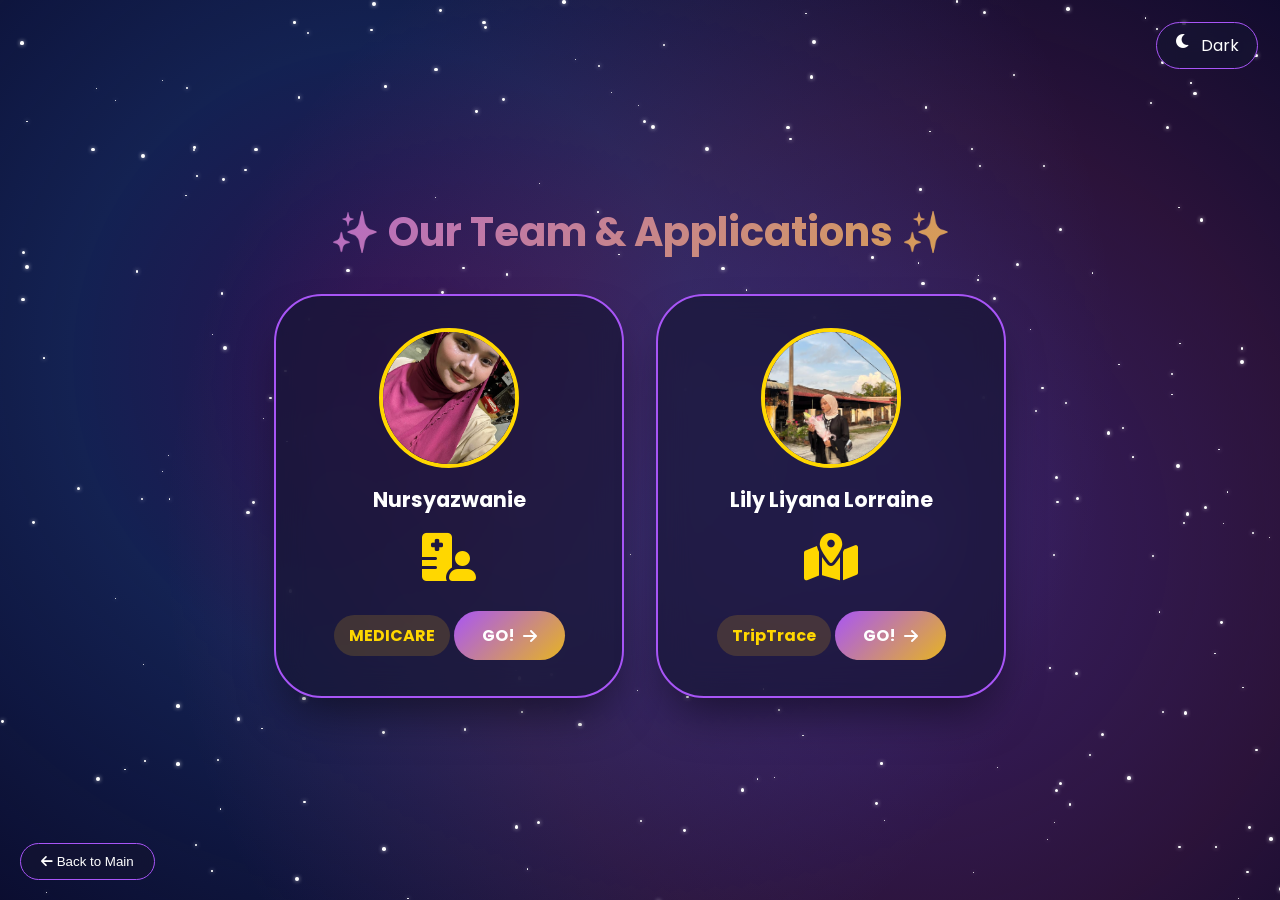
==== nextpage.html @ 446db05e "Add files via upload" ====
<!DOCTYPE html>
<html lang="en">
<head>
    <meta charset="UTF-8">
    <meta name="viewport" content="width=device-width, initial-scale=1.0, user-scalable=yes">
    <title>Project Team | Our Applications</title>
    <link rel="stylesheet" href="nextpage.css">
    <link href="https://fonts.googleapis.com/css2?family=Poppins:wght@400;500;600;700;800&display=swap" rel="stylesheet">
    <link rel="stylesheet" href="https://cdnjs.cloudflare.com/ajax/libs/font-awesome/6.0.0-beta3/css/all.min.css">
</head>
<body class="dark">
    
    <!-- DARK MODE BACKGROUND -->
    <div class="animated-bg-dark" id="darkBg">
        <div class="nebula"></div>
        <div class="nebula2"></div>
        <div class="stars-container" id="starfield"></div>
        <div id="shootingStarsContainer"></div>
    </div>

    <!-- LIGHT MODE BACKGROUND -->
    <div class="golden-sprinkle" id="goldenSprinkle" style="display: none;"></div>
    <div class="golden-sparkle" id="goldenSparkle" style="display: none;"></div>

    <!-- Audio -->
    <audio id="pianoAudio" preload="auto" loop>
        <source src="piano.mp3" type="audio/mpeg">
        <source src="piano.wav" type="audio/wav">
    </audio>

    <div class="container">
        <h1>✨ Our Team & Applications ✨</h1>
        
        <div class="team-grid">
            <!-- Card 1: MEDICARE -->
            <div class="team-card">
                <div class="profile-img-wrapper" id="clickWanie">
                    <img src="waniee.jpeg" alt="Nursyazwanie" class="profile-img">
                    <div class="img-overlay">
                        <i class="fas fa-eye"></i> View App
                    </div>
                </div>
                <h3>Nursyazwanie</h3>
                <div class="app-logo">
                    <i class="fas fa-hospital-user"></i>
                </div>
                <div class="app-name">MEDICARE</div>
                <button class="go-btn" data-page="medicare.html">
                    GO! <i class="fas fa-arrow-right"></i>
                </button>
            </div>

            <!-- Card 2: TripTrace -->
            <div class="team-card">
                <div class="profile-img-wrapper" id="clickLily">
                    <img src="lily.jpeg" alt="Lily Liyana Lorraine" class="profile-img">
                    <div class="img-overlay">
                        <i class="fas fa-eye"></i> View App
                    </div>
                </div>
                <h3>Lily Liyana Lorraine</h3>
                <div class="app-logo">
                    <i class="fas fa-map-marked-alt"></i>
                </div>
                <div class="app-name">TripTrace</div>
                <button class="go-btn" data-page="triptrace.html">
                    GO! <i class="fas fa-arrow-right"></i>
                </button>
            </div>
        </div>
    </div>

    <!-- Back Button -->
    <button class="back-btn" id="backBtn">
        <i class="fas fa-arrow-left"></i> Back to Main
    </button>

    <!-- Theme Toggle -->
    <div class="theme-switch" id="themeToggle">
        <i class="fas fa-sun" id="sunIcon"></i>
        <i class="fas fa-moon" id="moonIcon" style="display: none;"></i>
        <span id="themeText">Dark</span>
    </div>

    <!-- MODAL POPUP -->
    <div id="appModal" class="modal">
        <div class="modal-content">
            <div class="modal-logo">
                <img src="ubat.png" alt="App Logo" id="modalLogoImg">
            </div>
            <h2 id="modalAppName">MEDICARE</h2>
            <p id="modalCreator">created by NURSYAZWANIE</p>
            <button class="modal-close-btn" id="closeModalBtn">Close</button>
        </div>
    </div>

    <script src="nextpage.js"></script>
</body>
</html>
---- nextpage.css ----
* {
    margin: 0;
    padding: 0;
    box-sizing: border-box;
}

body {
    font-family: 'Poppins', 'Segoe UI', system-ui, sans-serif;
    min-height: 100vh;
    display: flex;
    justify-content: center;
    align-items: center;
    padding: 20px;
    position: relative;
    overflow-x: hidden;
    transition: background 0.3s ease;
}

/* DARK MODE */
body.dark {
    background: #0a0a2a;
    color: #f0f0f0;
}

.animated-bg-dark {
    position: fixed;
    top: 0;
    left: 0;
    width: 100%;
    height: 100%;
    z-index: -2;
    overflow: hidden;
}

body.dark .nebula {
    position: absolute;
    width: 100%;
    height: 100%;
    background: radial-gradient(circle at 30% 40%, rgba(88, 28, 135, 0.4) 0%, rgba(59, 130, 246, 0.2) 30%, rgba(0, 0, 0, 0) 70%);
    animation: nebulaDrift 20s ease-in-out infinite alternate;
}

body.dark .nebula2 {
    position: absolute;
    width: 100%;
    height: 100%;
    background: radial-gradient(circle at 70% 60%, rgba(168, 85, 247, 0.3) 0%, rgba(236, 72, 153, 0.15) 40%, rgba(0, 0, 0, 0) 70%);
    animation: nebulaDrift2 25s ease-in-out infinite alternate;
}

@keyframes nebulaDrift {
    0% { transform: scale(1) translate(0%, 0%); opacity: 0.6; }
    100% { transform: scale(1.3) translate(5%, 5%); opacity: 1; }
}

@keyframes nebulaDrift2 {
    0% { transform: scale(1) translate(0%, 0%); opacity: 0.4; }
    100% { transform: scale(1.4) translate(-5%, -3%); opacity: 0.8; }
}

.stars-container {
    position: absolute;
    width: 100%;
    height: 100%;
}

.star {
    position: absolute;
    background-color: white;
    border-radius: 50%;
    animation: twinkle 3s infinite ease-in-out;
    box-shadow: 0 0 4px rgba(255,255,255,0.8);
}

@keyframes twinkle {
    0%, 100% { opacity: 0.2; transform: scale(1); }
    50% { opacity: 1; transform: scale(1.3); }
}

.shooting-star {
    position: absolute;
    width: 2px;
    height: 2px;
    background: white;
    border-radius: 50%;
    box-shadow: 0 0 6px white;
    animation: shoot 8s linear infinite;
    opacity: 0;
}

@keyframes shoot {
    0% {
        transform: translateX(-100px) translateY(-100px) rotate(45deg);
        opacity: 0;
    }
    10% { opacity: 1; }
    20% {
        transform: translateX(calc(100vw + 100px)) translateY(calc(100vh + 100px)) rotate(45deg);
        opacity: 0;
    }
    100% {
        transform: translateX(calc(100vw + 100px)) translateY(calc(100vh + 100px)) rotate(45deg);
        opacity: 0;
    }
}

/* LIGHT MODE */
body.light {
    background: linear-gradient(135deg, #fffaf0 0%, #fff5e6 50%, #fffaf0 100%);
    color: #4a3728;
}

.golden-sprinkle {
    position: fixed;
    top: 0;
    left: 0;
    width: 100%;
    height: 100%;
    pointer-events: none;
    z-index: -1;
    overflow: hidden;
}

.sprinkle {
    position: absolute;
    background: radial-gradient(circle, #ffd700 0%, #ffb347 50%, rgba(255, 215, 0, 0) 80%);
    border-radius: 50%;
    animation: sprinkleFall 6s infinite ease-in-out;
}

@keyframes sprinkleFall {
    0% { transform: translateY(-20px) rotate(0deg); opacity: 0; }
    10% { opacity: 0.9; }
    50% { transform: translateY(50vh) rotate(180deg); opacity: 0.7; }
    90% { opacity: 0.5; }
    100% { transform: translateY(100vh) rotate(360deg); opacity: 0; }
}

.golden-sparkle {
    position: fixed;
    top: 0;
    left: 0;
    width: 100%;
    height: 100%;
    pointer-events: none;
    z-index: -1;
    overflow: hidden;
}

.sparkle {
    position: absolute;
    background: #ffd700;
    clip-path: polygon(50% 0%, 61% 35%, 98% 35%, 68% 57%, 79% 91%, 50% 70%, 21% 91%, 32% 57%, 2% 35%, 39% 35%);
    animation: sparkleGlow 3s infinite ease-in-out;
}

@keyframes sparkleGlow {
    0%, 100% { opacity: 0; transform: scale(0.5); }
    50% { opacity: 1; transform: scale(1); }
}

/* CARD STYLING */
:root {
    --card-bg-dark: rgba(20, 20, 50, 0.65);
    --card-bg-light: rgba(255, 250, 240, 0.85);
    --text-primary-dark: #ffffff;
    --text-secondary-dark: #c0c0e0;
    --text-primary-light: #4a3728;
    --text-secondary-light: #8b6946;
    --outline-color-dark: #a855f7;
    --outline-color-light: #d4a017;
}

body.dark {
    --card-bg: var(--card-bg-dark);
    --text-primary: var(--text-primary-dark);
    --text-secondary: var(--text-secondary-dark);
    --outline-color: var(--outline-color-dark);
}

body.light {
    --card-bg: var(--card-bg-light);
    --text-primary: var(--text-primary-light);
    --text-secondary: var(--text-secondary-light);
    --outline-color: var(--outline-color-light);
}

.container {
    max-width: 1200px;
    width: 100%;
    position: relative;
    z-index: 10;
}

h1 {
    text-align: center;
    font-size: 2.5rem;
    margin-bottom: 2rem;
    background: linear-gradient(135deg, var(--outline-color), #e6b422);
    background-clip: text;
    -webkit-background-clip: text;
    color: transparent;
}

.team-grid {
    display: flex;
    flex-wrap: wrap;
    justify-content: center;
    gap: 2rem;
}

.team-card {
    flex: 1;
    min-width: 280px;
    max-width: 350px;
    background: var(--card-bg);
    backdrop-filter: blur(16px);
    border-radius: 48px;
    padding: 2rem 1.5rem;
    text-align: center;
    transition: all 0.4s;
    border: 2px solid var(--outline-color);
    box-shadow: 0 25px 45px -12px rgba(0, 0, 0, 0.5);
}

.team-card:hover {
    transform: translateY(-12px);
    border-color: #ffd700;
}

.profile-img-wrapper {
    position: relative;
    width: 140px;
    height: 140px;
    margin: 0 auto 1rem;
    cursor: pointer;
}

.profile-img {
    width: 100%;
    height: 100%;
    border-radius: 50%;
    object-fit: cover;
    border: 4px solid #ffd700;
    transition: transform 0.3s;
}

.profile-img-wrapper:hover .profile-img {
    transform: scale(1.05);
}

.img-overlay {
    position: absolute;
    top: 0;
    left: 0;
    width: 100%;
    height: 100%;
    border-radius: 50%;
    background: rgba(0,0,0,0.7);
    display: flex;
    align-items: center;
    justify-content: center;
    opacity: 0;
    transition: opacity 0.3s;
    color: #ffd700;
    font-size: 0.9rem;
    gap: 5px;
}

.profile-img-wrapper:hover .img-overlay {
    opacity: 1;
}

h3 {
    color: var(--text-primary);
    font-size: 1.3rem;
    margin-bottom: 0.5rem;
}

.app-logo {
    font-size: 3rem;
    margin: 0.5rem 0;
    color: #ffd700;
}

.app-name {
    background: rgba(212, 160, 23, 0.2);
    padding: 8px 15px;
    border-radius: 50px;
    margin: 0.5rem 0;
    font-size: 1rem;
    font-weight: 700;
    color: #ffd700;
    display: inline-block;
}

.go-btn {
    background: linear-gradient(135deg, var(--outline-color), #e6b422);
    border: none;
    padding: 12px 28px;
    border-radius: 50px;
    font-weight: 700;
    font-size: 1rem;
    cursor: pointer;
    margin-top: 0.5rem;
    color: #fff;
    font-family: inherit;
    display: inline-flex;
    align-items: center;
    gap: 8px;
    transition: transform 0.3s;
}

.go-btn:hover {
    transform: scale(1.05);
}

.back-btn {
    position: fixed;
    bottom: 20px;
    left: 20px;
    background: var(--card-bg);
    backdrop-filter: blur(12px);
    padding: 10px 20px;
    border-radius: 40px;
    color: var(--text-primary);
    font-weight: 500;
    border: 1px solid var(--outline-color);
    cursor: pointer;
    z-index: 100;
    transition: all 0.3s;
}

.back-btn:hover {
    background: var(--outline-color);
    color: #fff;
}

.theme-switch {
    position: fixed;
    top: 22px;
    right: 22px;
    background: var(--card-bg);
    backdrop-filter: blur(12px);
    padding: 10px 18px;
    border-radius: 60px;
    display: flex;
    gap: 10px;
    cursor: pointer;
    border: 1px solid var(--outline-color);
    z-index: 100;
    color: var(--text-primary);
}

/* MODAL */
.modal {
    display: none;
    position: fixed;
    top: 0;
    left: 0;
    width: 100%;
    height: 100%;
    background: rgba(0, 0, 0, 0.9);
    backdrop-filter: blur(8px);
    z-index: 1000;
    justify-content: center;
    align-items: center;
}

.modal-content {
    background: var(--card-bg);
    backdrop-filter: blur(20px);
    padding: 2rem;
    border-radius: 48px;
    text-align: center;
    max-width: 350px;
    width: 85%;
    border: 2px solid #ffd700;
    animation: modalPop 0.3s ease;
}

@keyframes modalPop {
    from { transform: scale(0.7); opacity: 0; }
    to { transform: scale(1); opacity: 1; }
}

.modal-logo img {
    width: 120px;
    height: 120px;
    border-radius: 30px;
    object-fit: cover;
    border: 3px solid #ffd700;
    margin-bottom: 1rem;
}

.modal-content h2 {
    color: #ffd700;
    font-size: 1.8rem;
    margin-bottom: 0.5rem;
}

.modal-content p {
    color: var(--text-secondary);
    margin-bottom: 1.5rem;
}

.modal-close-btn {
    background: linear-gradient(135deg, #ffd700, #ffb347);
    border: none;
    padding: 10px 25px;
    border-radius: 30px;
    font-weight: 600;
    cursor: pointer;
    font-size: 1rem;
    transition: transform 0.3s;
}

.modal-close-btn:hover {
    transform: scale(1.05);
}

/* Mobile */
@media (max-width: 768px) {
    h1 { font-size: 1.8rem; }
    .profile-img-wrapper { width: 110px; height: 110px; }
    .app-logo { font-size: 2.5rem; }
    .theme-switch { top: 12px; right: 12px; padding: 6px 12px; font-size: 0.8rem; }
    .back-btn { bottom: 12px; left: 12px; padding: 6px 12px; font-size: 0.8rem; }
}
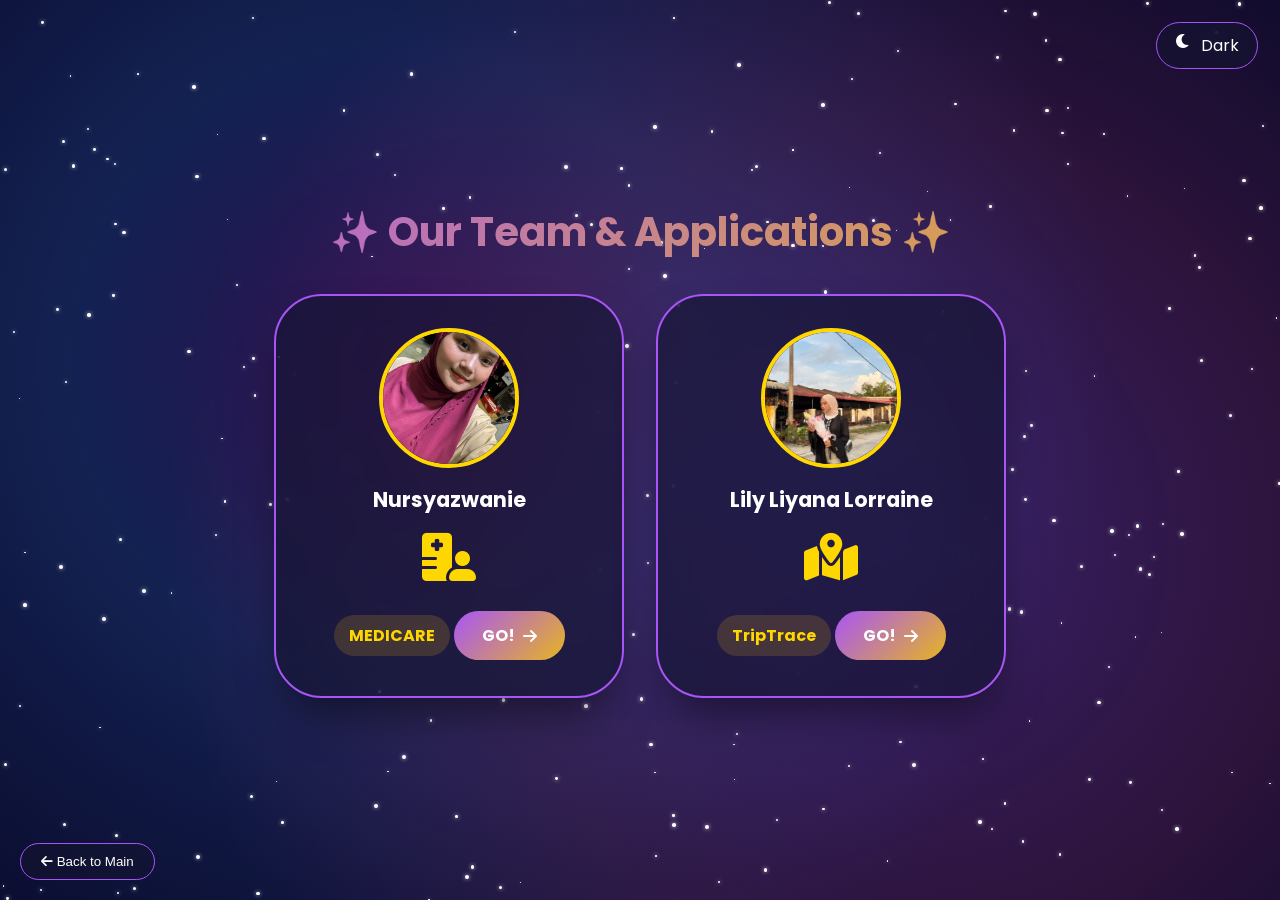
==== commit 1b446b78: "Update nextpage.html" ====
--- a/nextpage.html
+++ b/nextpage.html
@@ -63,7 +63,7 @@
                     <i class="fas fa-map-marked-alt"></i>
                 </div>
                 <div class="app-name">TripTrace</div>
-                <button class="go-btn" data-page="triptrace.html">
+                <button class="go-btn" data-page="triptrace_app.html">
                     GO! <i class="fas fa-arrow-right"></i>
                 </button>
             </div>
@@ -96,4 +96,4 @@
 
     <script src="nextpage.js"></script>
 </body>
-</html>+</html>
